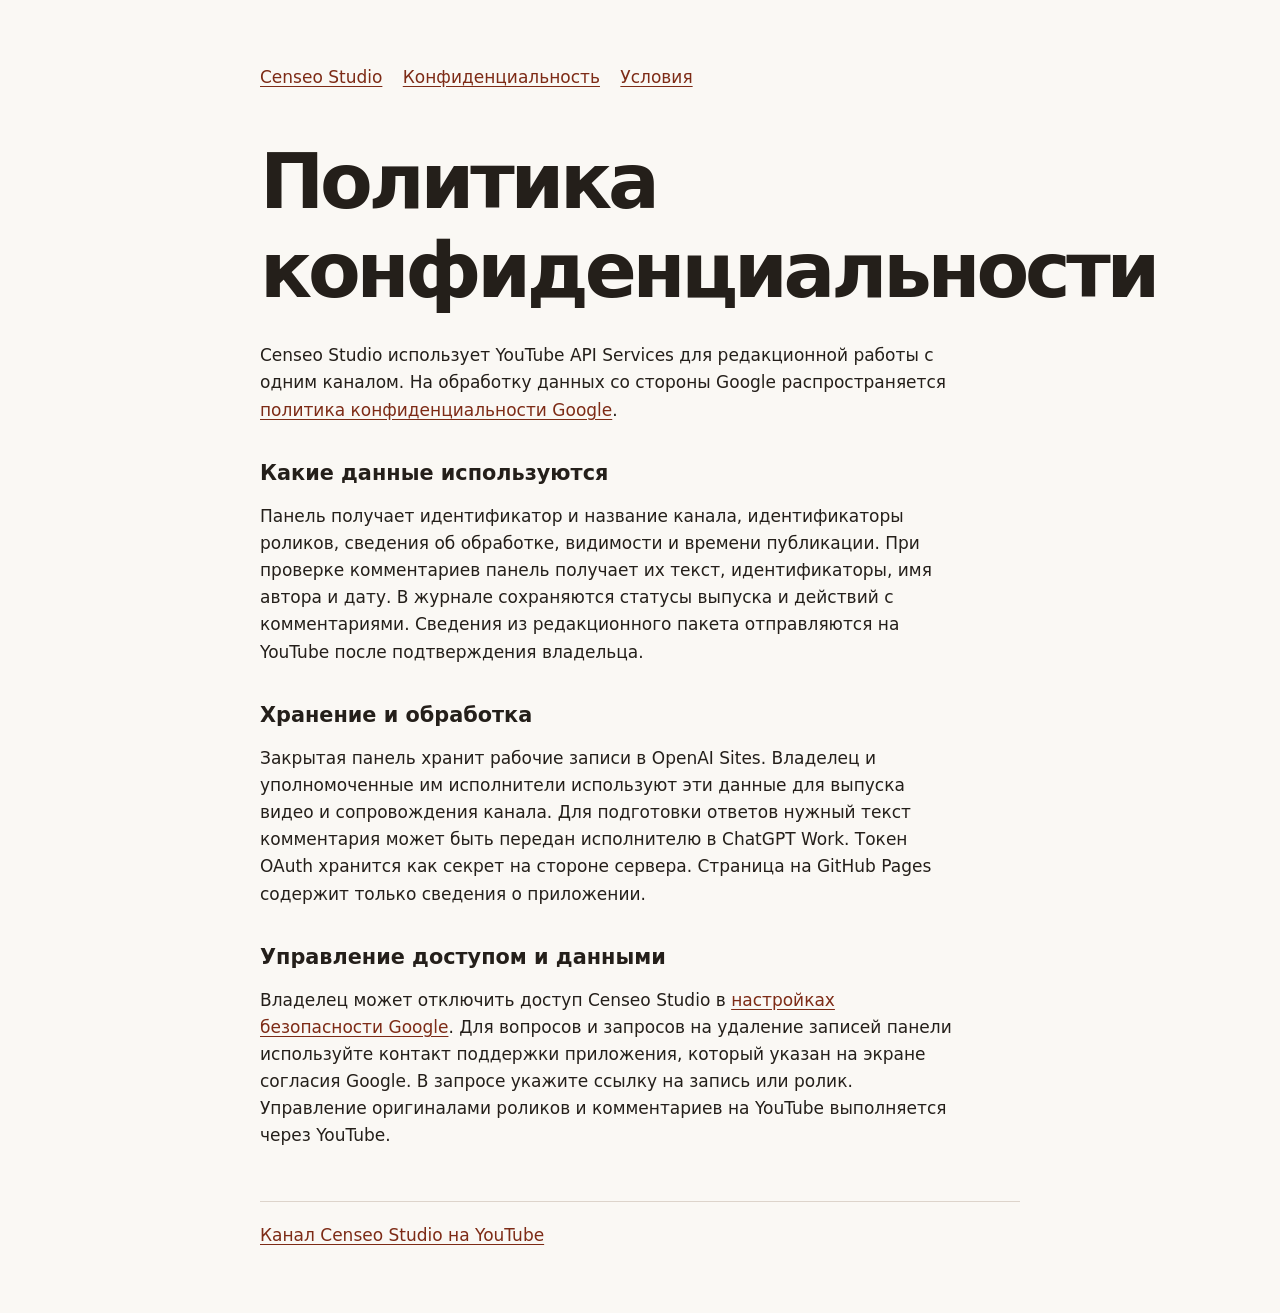
==== privacy.html @ c3dc8069 "Publish Censeo Studio OAuth information" ====
<!doctype html>
<html lang="ru">
<meta charset="utf-8">
<meta name="viewport" content="width=device-width, initial-scale=1">

<title>Конфиденциальность · Censeo Studio</title>
<link rel="stylesheet" href="/site.css">
<main>
<nav aria-label="О приложении"><a href="/">Censeo Studio</a><a href="/privacy.html">Конфиденциальность</a><a href="/terms.html">Условия</a></nav>
<h1>Политика конфиденциальности</h1>
<p>Censeo Studio использует YouTube API Services для редакционной работы с одним каналом. На обработку данных со стороны Google распространяется <a href="https://policies.google.com/privacy">политика конфиденциальности Google</a>.</p>
<h2>Какие данные используются</h2>
<p>Панель получает идентификатор и название канала, идентификаторы роликов, сведения об обработке, видимости и времени публикации. При проверке комментариев панель получает их текст, идентификаторы, имя автора и дату. В журнале сохраняются статусы выпуска и действий с комментариями. Сведения из редакционного пакета отправляются на YouTube после подтверждения владельца.</p>
<h2>Хранение и обработка</h2>
<p>Закрытая панель хранит рабочие записи в OpenAI Sites. Владелец и уполномоченные им исполнители используют эти данные для выпуска видео и сопровождения канала. Для подготовки ответов нужный текст комментария может быть передан исполнителю в ChatGPT Work. Токен OAuth хранится как секрет на стороне сервера. Страница на GitHub Pages содержит только сведения о приложении.</p>
<h2>Управление доступом и данными</h2>
<p>Владелец может отключить доступ Censeo Studio в <a href="https://security.google.com/settings/security/permissions">настройках безопасности Google</a>. Для вопросов и запросов на удаление записей панели используйте контакт поддержки приложения, который указан на экране согласия Google. В запросе укажите ссылку на запись или ролик. Управление оригиналами роликов и комментариев на YouTube выполняется через YouTube.</p>
<footer><a href="https://www.youtube.com/@CenseoStudio">Канал Censeo Studio на YouTube</a></footer>
</main>
</html>
---- site.css ----
body{margin:0;background:#faf8f4;color:#241f1a;font:17px/1.6 system-ui,sans-serif}main{max-width:760px;margin:auto;padding:64px 24px}h1,h2{line-height:1.16}h1{font-size:clamp(2.3rem,9vw,4.8rem);letter-spacing:-.055em;margin:.6em 0 .35em}h2{margin-top:1.8em;font-size:1.3rem}p{max-width:64ch}a{color:#7d2b16;text-underline-offset:.2em}nav{display:flex;flex-wrap:wrap;gap:.5em 1.2em}a:focus-visible{outline:2px solid #7d2b16;outline-offset:4px}footer{margin-top:3em;border-top:1px solid #ddd4cb;padding-top:1.2em}
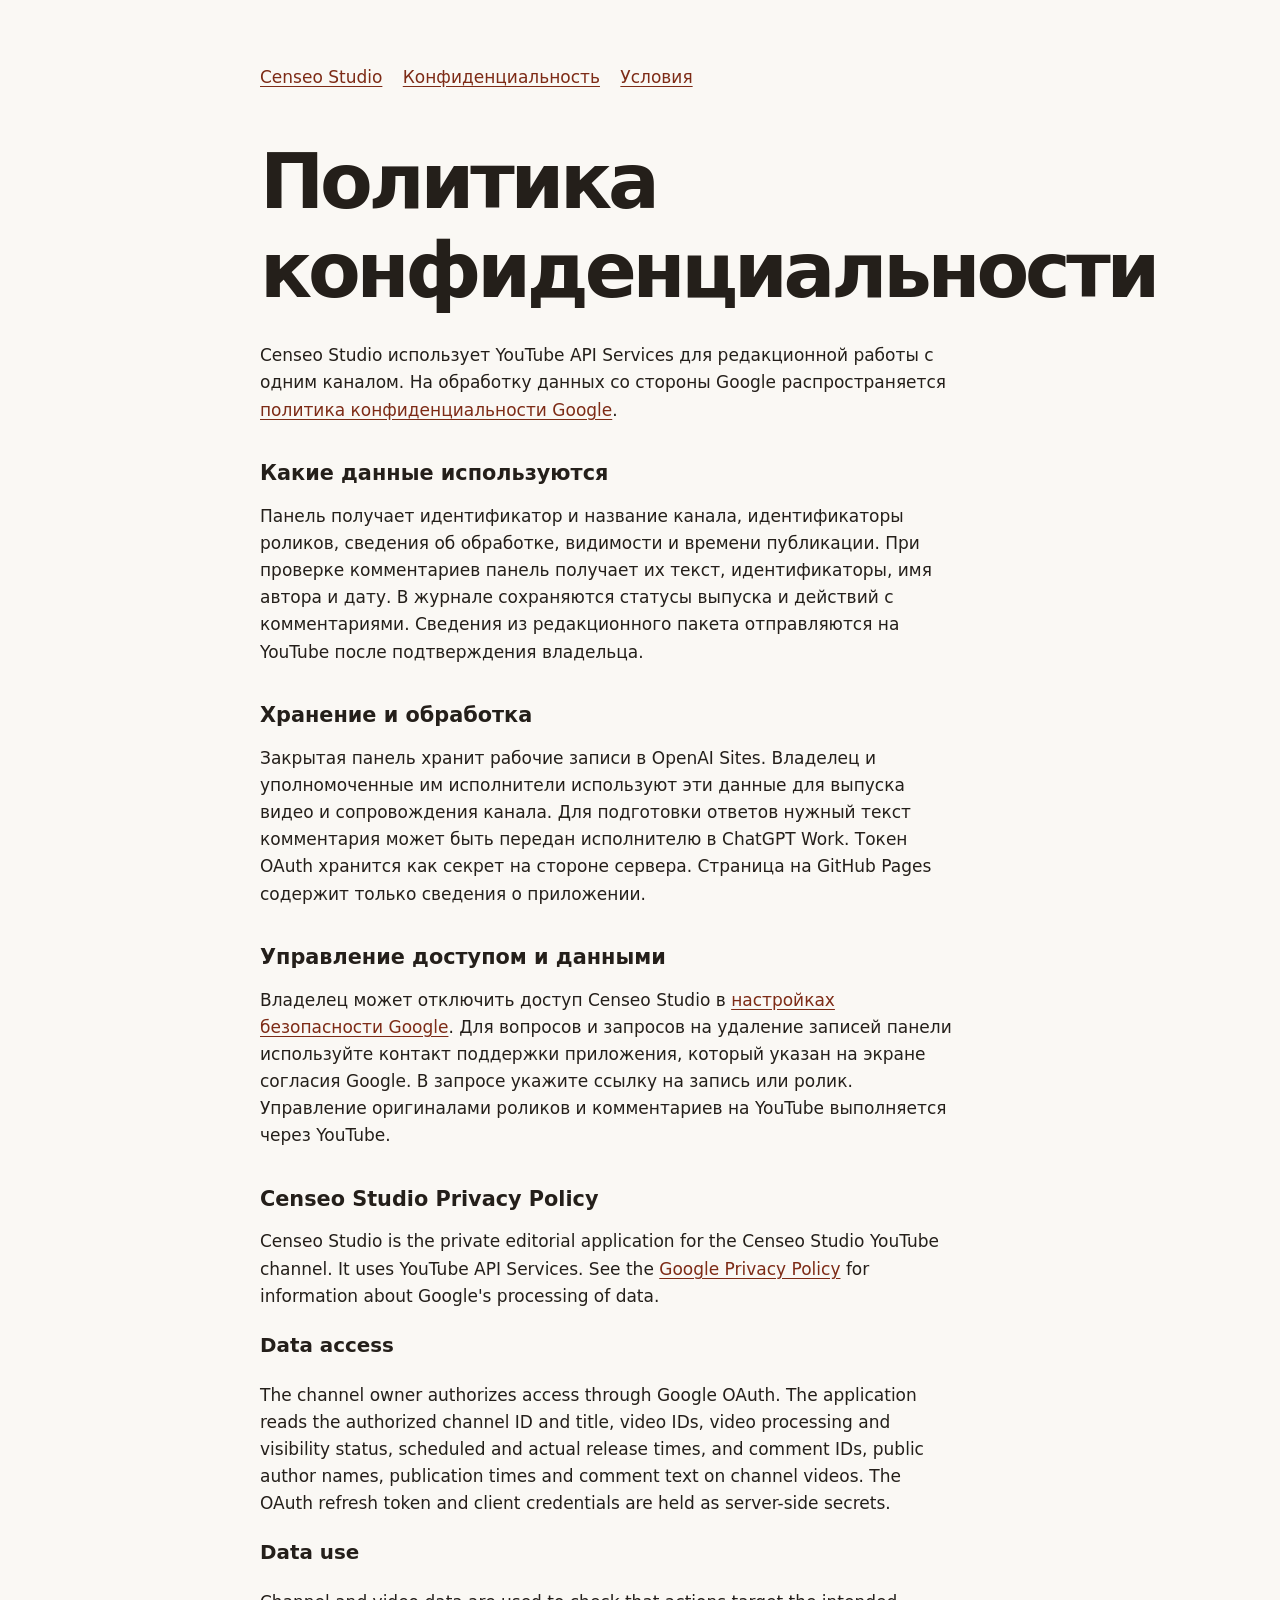
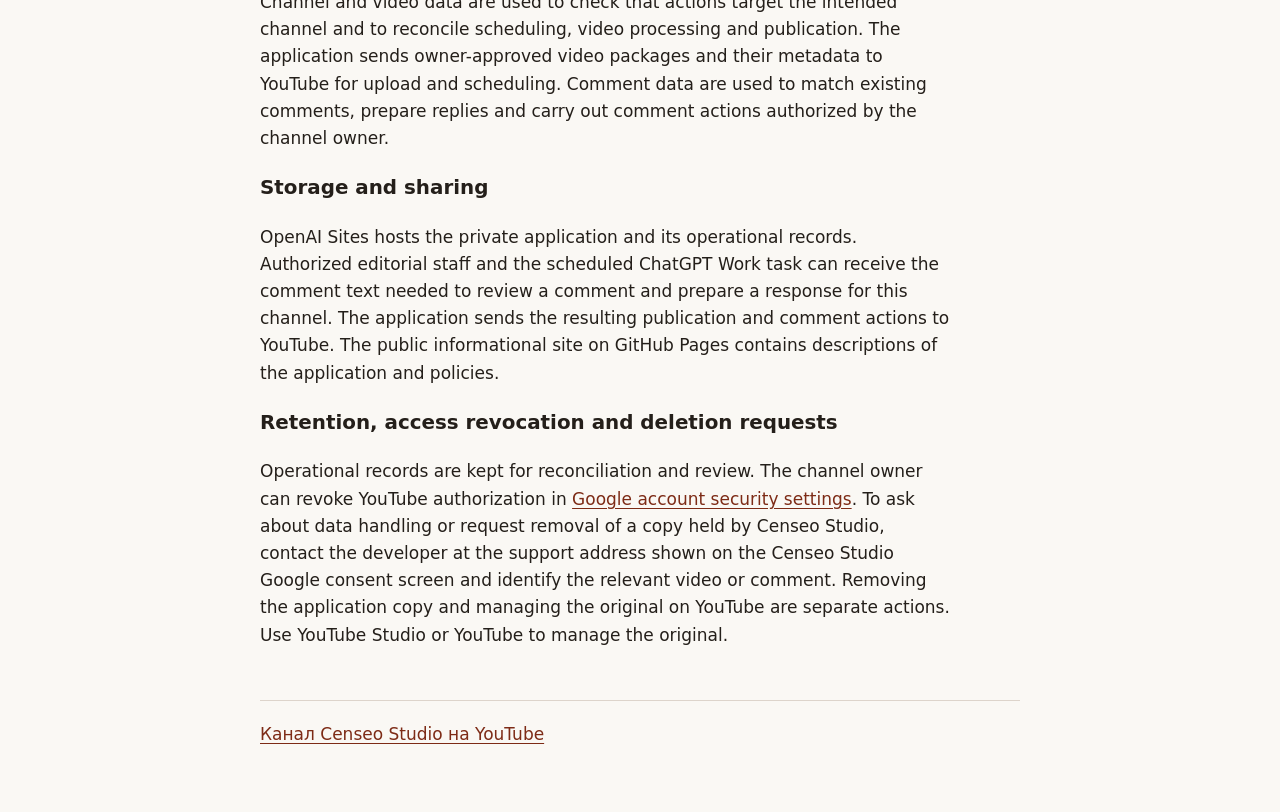
==== commit 8d39a458: "Clarify application purpose and Google data handling" ====
--- a/privacy.html
+++ b/privacy.html
@@ -1,12 +1,15 @@
 <!doctype html>
 <html lang="ru">
+<head>
 <meta charset="utf-8">
 <meta name="viewport" content="width=device-width, initial-scale=1">
 
 <title>Конфиденциальность · Censeo Studio</title>
 <link rel="stylesheet" href="/site.css">
+</head>
+<body>
 <main>
-<nav aria-label="О приложении"><a href="/">Censeo Studio</a><a href="/privacy.html">Конфиденциальность</a><a href="/terms.html">Условия</a></nav>
+<nav aria-label="О приложении"><a href="/">Censeo Studio</a><a href="https://crazyzefir.github.io/privacy.html">Конфиденциальность</a><a href="https://crazyzefir.github.io/terms.html">Условия</a></nav>
 <h1>Политика конфиденциальности</h1>
 <p>Censeo Studio использует YouTube API Services для редакционной работы с одним каналом. На обработку данных со стороны Google распространяется <a href="https://policies.google.com/privacy">политика конфиденциальности Google</a>.</p>
 <h2>Какие данные используются</h2>
@@ -15,6 +18,19 @@
 <p>Закрытая панель хранит рабочие записи в OpenAI Sites. Владелец и уполномоченные им исполнители используют эти данные для выпуска видео и сопровождения канала. Для подготовки ответов нужный текст комментария может быть передан исполнителю в ChatGPT Work. Токен OAuth хранится как секрет на стороне сервера. Страница на GitHub Pages содержит только сведения о приложении.</p>
 <h2>Управление доступом и данными</h2>
 <p>Владелец может отключить доступ Censeo Studio в <a href="https://security.google.com/settings/security/permissions">настройках безопасности Google</a>. Для вопросов и запросов на удаление записей панели используйте контакт поддержки приложения, который указан на экране согласия Google. В запросе укажите ссылку на запись или ролик. Управление оригиналами роликов и комментариев на YouTube выполняется через YouTube.</p>
+<section lang="en">
+<h2>Censeo Studio Privacy Policy</h2>
+<p>Censeo Studio is the private editorial application for the Censeo Studio YouTube channel. It uses YouTube API Services. See the <a href="https://policies.google.com/privacy">Google Privacy Policy</a> for information about Google's processing of data.</p>
+<h3>Data access</h3>
+<p>The channel owner authorizes access through Google OAuth. The application reads the authorized channel ID and title, video IDs, video processing and visibility status, scheduled and actual release times, and comment IDs, public author names, publication times and comment text on channel videos. The OAuth refresh token and client credentials are held as server-side secrets.</p>
+<h3>Data use</h3>
+<p>Channel and video data are used to check that actions target the intended channel and to reconcile scheduling, video processing and publication. The application sends owner-approved video packages and their metadata to YouTube for upload and scheduling. Comment data are used to match existing comments, prepare replies and carry out comment actions authorized by the channel owner.</p>
+<h3>Storage and sharing</h3>
+<p>OpenAI Sites hosts the private application and its operational records. Authorized editorial staff and the scheduled ChatGPT Work task can receive the comment text needed to review a comment and prepare a response for this channel. The application sends the resulting publication and comment actions to YouTube. The public informational site on GitHub Pages contains descriptions of the application and policies.</p>
+<h3>Retention, access revocation and deletion requests</h3>
+<p>Operational records are kept for reconciliation and review. The channel owner can revoke YouTube authorization in <a href="https://security.google.com/settings/security/permissions">Google account security settings</a>. To ask about data handling or request removal of a copy held by Censeo Studio, contact the developer at the support address shown on the Censeo Studio Google consent screen and identify the relevant video or comment. Removing the application copy and managing the original on YouTube are separate actions. Use YouTube Studio or YouTube to manage the original.</p>
+</section>
 <footer><a href="https://www.youtube.com/@CenseoStudio">Канал Censeo Studio на YouTube</a></footer>
 </main>
+</body>
 </html>
